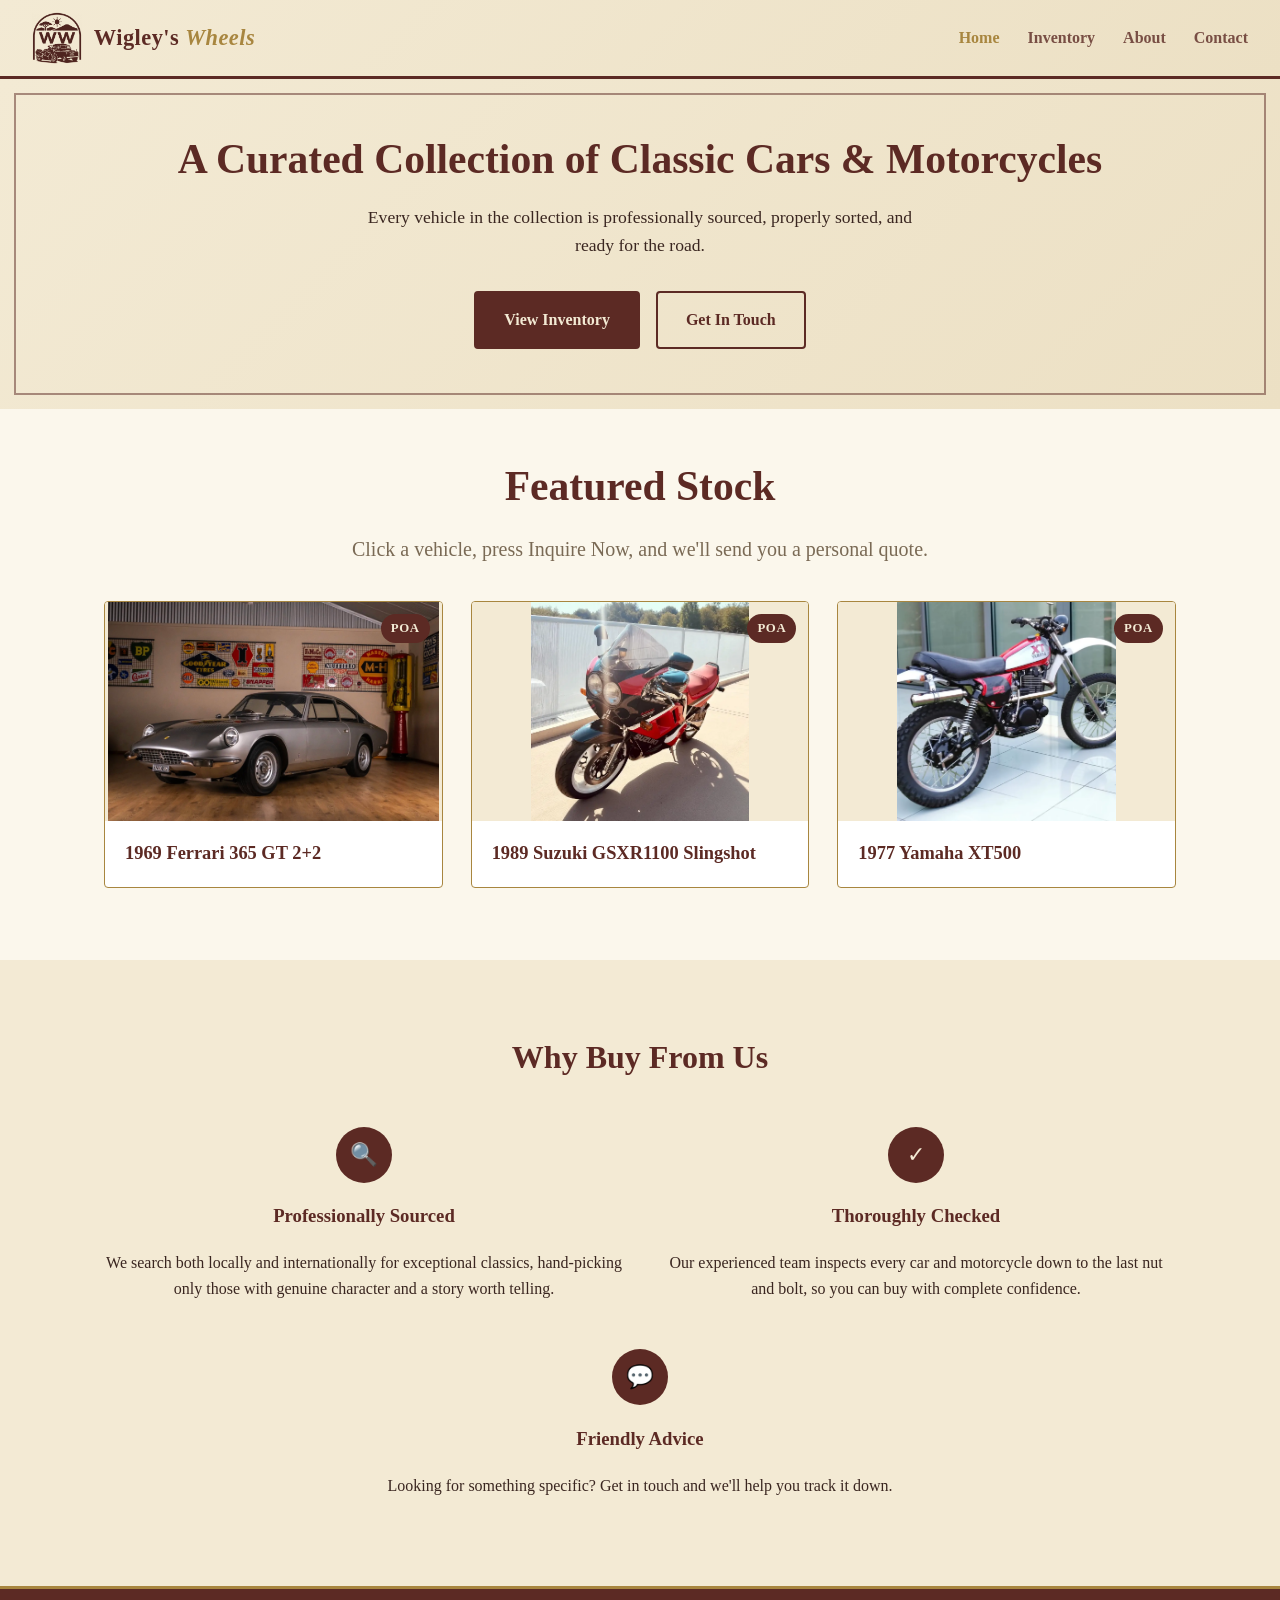
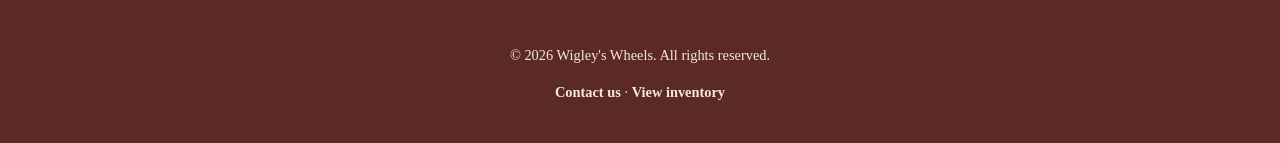
==== index.html @ c80735fb "Add files via upload" ====
<!DOCTYPE html>
<html lang="en">
<head>
  <meta charset="UTF-8">
  <meta name="viewport" content="width=device-width, initial-scale=1.0">
  <meta name="theme-color" content="#efe4cc">
  <title>Wigley's Wheels | Curated Classic Car &amp; Motorcycle Collection</title>
  <meta name="description" content="Wigley's Wheels — a curated collection of classic cars and motorcycles. Professionally sourced, fully sorted, and ready for their next owner.">
  <link rel="icon" type="image/png" sizes="32x32" href="images/favicon-32.png">
  <link rel="icon" type="image/png" sizes="192x192" href="images/favicon-192.png">
  <link rel="apple-touch-icon" href="images/apple-touch-icon.png">
  <link rel="stylesheet" href="css/style.css?v=20261017a">
</head>
<body>

  <header class="site-header">
    <nav class="nav">
      <a class="brand" href="./">
        <img src="images/card-logo.png" alt="Wigley's Wheels logo">
        <span class="logo">Wigley's <span>Wheels</span></span>
      </a>
      <button class="nav-toggle" aria-label="Toggle navigation">&#9776;</button>
      <ul class="nav-links">
        <li><a href="./" class="active">Home</a></li>
        <li><a href="inventory.html">Inventory</a></li>
        <li><a href="about.html">About</a></li>
        <li><a href="contact.html">Contact</a></li>
      </ul>
    </nav>
  </header>

  <section class="hero">
    <h1>A Curated Collection of Classic Cars &amp; Motorcycles</h1>
    <p>Every vehicle in the collection is professionally sourced, properly sorted, and ready for the road.</p>
    <a href="inventory.html" class="btn">View Inventory</a>
    <a href="contact.html" class="btn btn-outline">Get In Touch</a>
  </section>

  <section class="featured">
    <div class="container">
      <div class="section-header featured-header">
        <h2>Featured Stock</h2>
        <p>Click a vehicle, press Inquire Now, and we'll send you a personal quote.</p>
      </div>
      <div class="vehicle-grid" id="featured-grid"></div>
    </div>
  </section>

  <section class="alt-bg">
    <div class="container">
      <div class="section-header">
        <h2>Why Buy From Us</h2>
      </div>
      <div class="feature-grid why-grid">
        <div class="feature-card">
          <div class="feature-icon">&#128269;</div>
          <h3>Professionally Sourced</h3>
          <p>We search both locally and internationally for exceptional classics, hand-picking only those with genuine character and a story worth telling.</p>
        </div>
        <div class="feature-card">
          <div class="feature-icon">&#10003;</div>
          <h3>Thoroughly Checked</h3>
          <p>Our experienced team inspects every car and motorcycle down to the last nut and bolt, so you can buy with complete confidence.</p>
        </div>
        <div class="feature-card">
          <div class="feature-icon">&#128172;</div>
          <h3>Friendly Advice</h3>
          <p>Looking for something specific? Get in touch and we'll help you track it down.</p>
        </div>
      </div>
    </div>
  </section>

  <footer class="site-footer">
    <p>&copy; <span id="year"></span> Wigley's Wheels. All rights reserved.</p>
    <p><a href="contact.html">Contact us</a> &middot; <a href="inventory.html">View inventory</a></p>
  </footer>

  <script src="vehicles.js?v=20261017a"></script>
  <script src="js/main.js?v=20261017a"></script>
  <script>document.getElementById("year").textContent = new Date().getFullYear();</script>
</body>
</html>
---- css/style.css ----
:root {
  --maroon: #5c2a24;
  --maroon-dark: #431e19;
  --gold: #a8863f;
  --paper: #f3ead4;
  --paper-dark: #ece0c4;
  --cream: #fbf7ec;
  --text: #3a2620;
  --text-muted: #7a6a55;
  --white: #ffffff;
  --radius: 4px;
  font-size: 16px;
}

* { box-sizing: border-box; }

body {
  margin: 0;
  font-family: Georgia, "Times New Roman", serif;
  color: var(--text);
  background: var(--cream);
  line-height: 1.6;
}

img { max-width: 100%; display: block; }

a { color: inherit; text-decoration: none; }

.container {
  max-width: 1120px;
  margin: 0 auto;
  padding: 0 24px;
}

/* Header */
.site-header {
  background: linear-gradient(135deg, var(--paper) 0%, var(--paper-dark) 100%);
  color: var(--maroon);
  position: sticky;
  top: 0;
  z-index: 20;
  border-bottom: 3px solid var(--maroon);
}

.nav {
  display: flex;
  align-items: center;
  justify-content: space-between;
  padding: 12px 32px;
}

.brand {
  display: flex;
  align-items: center;
  gap: 12px;
}

.brand img { height: 52px; width: auto; }

.logo {
  font-size: 1.4rem;
  font-weight: 700;
  letter-spacing: 0.02em;
  color: var(--maroon);
}

.logo span { color: var(--gold); font-style: italic; }

.nav-links {
  display: flex;
  gap: 28px;
  list-style: none;
  margin: 0;
  padding: 0;
}

.nav-links a {
  font-weight: 600;
  color: var(--maroon);
  opacity: 0.8;
  transition: opacity 0.15s;
}

.nav-links a:hover,
.nav-links a.active { opacity: 1; color: var(--gold); }

.nav-toggle {
  display: none;
  background: none;
  border: none;
  color: var(--maroon);
  font-size: 1.6rem;
  cursor: pointer;
}

@media (max-width: 760px) {
  .nav-toggle { display: block; }
  .nav-links {
    position: absolute;
    top: 100%;
    left: 0;
    right: 0;
    background: var(--paper);
    flex-direction: column;
    gap: 0;
    max-height: 0;
    overflow: hidden;
    transition: max-height 0.2s ease;
  }
  .nav-links.open { max-height: 320px; border-bottom: 3px solid var(--maroon); }
  .nav-links li { border-top: 1px solid rgba(92,42,36,0.15); }
  .nav-links a { display: block; padding: 14px 24px; }
}

/* Hero */
.hero {
  background: linear-gradient(135deg, var(--paper) 0%, var(--paper-dark) 100%);
  color: var(--maroon);
  padding: 56px 24px 60px;
  text-align: center;
  position: relative;
}

.hero::after {
  content: "";
  position: absolute;
  inset: 14px;
  border: 2px solid var(--maroon);
  pointer-events: none;
  opacity: 0.5;
}

.hero h1 {
  font-size: clamp(1.8rem, 3.6vw, 2.6rem);
  line-height: 1.2;
  margin: 0 0 18px;
  font-weight: 700;
}

.tagline {
  font-style: italic;
  letter-spacing: 0.12em;
  text-transform: uppercase;
  color: var(--gold);
  font-size: 0.95rem;
  margin: 0 0 20px;
}

.hero p {
  color: var(--text);
  max-width: 560px;
  margin: 0 auto 32px;
  font-size: 1.1rem;
}

.btn {
  display: inline-block;
  background: var(--maroon);
  color: var(--paper);
  padding: 14px 28px;
  border-radius: var(--radius);
  font-weight: 700;
  border: 2px solid var(--maroon);
  cursor: pointer;
  font-size: 1rem;
  font-family: inherit;
  transition: background 0.15s, color 0.15s;
}

.btn:hover { background: var(--maroon-dark); border-color: var(--maroon-dark); }

.btn-outline {
  background: transparent;
  color: var(--maroon);
  border: 2px solid var(--maroon);
  margin-left: 12px;
}

.btn-outline:hover { background: var(--maroon); color: var(--paper); }

/* Sections */
section { padding: 72px 24px; }

.section-header { text-align: center; margin-bottom: 44px; }

.section-header h2 {
  font-size: 2rem;
  margin: 0 0 10px;
  color: var(--maroon);
}

.section-header p { color: var(--text-muted); margin: 0; }

.section-header p.tagline {
  font-style: italic;
  letter-spacing: 0.12em;
  text-transform: uppercase;
  color: var(--gold);
  font-size: 0.95rem;
  margin: 0 0 16px;
}

.alt-bg { background: var(--paper); }

/* Vehicle grid & cards */
/* Vehicle groups: for-sale cards sit centred; coming-soon cards fill a grid */
.vehicle-grid { --card-gap: 28px; --card-w: 100%; }

.vehicle-group--sale {
  display: flex;
  flex-wrap: wrap;
  justify-content: center;
  gap: var(--card-gap);
}

.vehicle-group--sale .vehicle-card { flex: 0 0 var(--card-w); max-width: var(--card-w); }

.vehicle-group--soon {
  display: grid;
  grid-template-columns: 1fr;
  gap: var(--card-gap);
}

@media (min-width: 640px) {
  .vehicle-grid { --card-w: calc((100% - var(--card-gap)) / 2); }
  .vehicle-group--soon { grid-template-columns: repeat(2, 1fr); }
}

@media (min-width: 960px) {
  .vehicle-grid { --card-w: calc((100% - 2 * var(--card-gap)) / 3); }
  .vehicle-group--soon { grid-template-columns: repeat(3, 1fr); }
}

.vehicle-card {
  border: 1px solid var(--gold);
  border-radius: var(--radius);
  overflow: hidden;
  background: var(--white);
  transition: transform 0.15s, box-shadow 0.15s;
}

.vehicle-card:hover {
  transform: translateY(-4px);
  box-shadow: 0 10px 24px rgba(92,42,36,0.18);
}

.vehicle-card .badge {
  position: relative;
}

.vehicle-card .badge img {
  width: 100%;
  aspect-ratio: 400 / 260;
  object-fit: contain;
  background: var(--paper);
  color: var(--text-muted);
  font-size: 0.85rem;
  text-align: center;
}

.vehicle-card .soon-tag,
.vehicle-card .price-tag {
  position: absolute;
  top: 12px;
  font-size: 0.75rem;
  font-weight: 700;
  text-transform: uppercase;
  letter-spacing: 0.05em;
  padding: 4px 10px;
  border-radius: 100px;
}

.vehicle-card .soon-tag {
  right: 12px;
  background: var(--gold);
  color: var(--maroon-dark);
}

.vehicle-card .price-tag {
  right: 12px;
  background: var(--maroon);
  color: var(--paper);
  font-size: 0.8rem;
}

.vehicle-card { cursor: pointer; }

.vehicle-body { padding: 18px 20px; }

.vehicle-body h3 { margin: 0; font-size: 1.15rem; color: var(--maroon); }

.vehicle-body .vehicle-price { margin: 6px 0 0; color: var(--gold); font-weight: 700; }

/* Photo gallery modal */
.gallery-modal {
  display: none;
  position: fixed;
  inset: 0;
  z-index: 100;
  align-items: center;
  justify-content: center;
}

.gallery-modal.open { display: flex; }

.gallery-backdrop {
  position: absolute;
  inset: 0;
  background: rgba(20, 10, 8, 0.85);
}

.gallery-content {
  position: relative;
  width: min(92vw, 900px);
  max-height: 90vh;
  background: var(--cream);
  border: 2px solid var(--gold);
  border-radius: 6px;
  display: flex;
  flex-direction: column;
  overflow: hidden;
  z-index: 1;
}

.gallery-close {
  position: absolute;
  top: 8px;
  right: 12px;
  z-index: 3;
  background: none;
  border: none;
  font-size: 2rem;
  line-height: 1;
  color: var(--paper);
  cursor: pointer;
  text-shadow: 0 1px 4px rgba(0,0,0,0.6);
}

.gallery-image-wrap {
  position: relative;
  background: var(--maroon-dark);
  display: flex;
  align-items: center;
  justify-content: center;
  overflow: hidden;
  min-height: 260px;
  max-height: 65vh;
}

.gallery-image-wrap.zoomed {
  overflow: auto;
  align-items: flex-start;
  justify-content: flex-start;
}

.gallery-image {
  max-width: 100%;
  max-height: 65vh;
  object-fit: contain;
  cursor: zoom-in;
  display: block;
}

.gallery-image-wrap.zoomed .gallery-image {
  max-width: none;
  max-height: none;
  width: auto;
  height: auto;
  cursor: zoom-out;
}

.gallery-nav {
  position: absolute;
  top: 50%;
  transform: translateY(-50%);
  background: rgba(20, 10, 8, 0.55);
  color: var(--paper);
  border: none;
  width: 40px;
  height: 40px;
  border-radius: 50%;
  font-size: 1rem;
  cursor: pointer;
  z-index: 2;
  align-items: center;
  justify-content: center;
}

.gallery-prev { left: 12px; }
.gallery-next { right: 12px; }

.gallery-info { padding: 18px 24px; overflow-y: auto; max-height: 32vh; flex: 1 1 auto; min-height: 0; }

.gallery-image-wrap { flex-shrink: 0; }

.gallery-actions {
  flex-shrink: 0;
  padding: 12px 24px 18px;
  border-top: 1px solid rgba(92, 42, 36, 0.15);
  background: var(--cream);
}

.gallery-actions { display: flex; flex-direction: column; gap: 10px; }

.gallery-actions .btn { display: block; width: 100%; margin: 0; text-align: center; }

.gallery-interest {
  background: var(--gold);
  border-color: var(--gold);
  color: var(--maroon-dark);
  padding: 11px 20px;
}

.gallery-interest:hover { background: #8f7234; border-color: #8f7234; color: var(--cream); }

.gallery-interest .btn-main { display: block; font-size: 1.05rem; font-weight: 700; }

.gallery-interest .btn-sub { display: block; margin-top: 2px; font-size: 0.82rem; font-style: italic; font-weight: 400; }

.gallery-info-top {
  display: flex;
  align-items: baseline;
  justify-content: space-between;
  gap: 16px;
  margin-bottom: 8px;
}

.gallery-title { margin: 0; color: var(--maroon); font-size: 1.25rem; }

.gallery-price { color: var(--gold); font-weight: 700; white-space: nowrap; }

.gallery-desc {
  margin: 0 0 8px;
  color: var(--text-muted);
  white-space: pre-line;
  line-height: 1.55;
}

.gallery-counter { margin: 0; color: var(--text-muted); font-size: 0.85rem; }

/* Filters */
.filter-bar {
  display: flex;
  justify-content: center;
  gap: 12px;
  margin-bottom: 40px;
  flex-wrap: wrap;
}

.filter-btn {
  background: var(--white);
  border: 1px solid var(--gold);
  padding: 10px 22px;
  border-radius: 100px;
  font-weight: 600;
  font-family: inherit;
  cursor: pointer;
  color: var(--maroon);
}

.filter-btn.active {
  background: var(--maroon);
  color: var(--paper);
  border-color: var(--maroon);
}

/* Feature grid (about/why-us) */
.feature-grid {
  display: grid;
  grid-template-columns: repeat(auto-fit, minmax(220px, 1fr));
  gap: 32px;
}

.feature-card { text-align: center; }

.feature-card h3 { color: var(--maroon); }

.feature-icon {
  width: 56px;
  height: 56px;
  border-radius: 50%;
  background: var(--maroon);
  color: var(--paper);
  display: flex;
  align-items: center;
  justify-content: center;
  font-size: 1.4rem;
  margin: 0 auto 16px;
}

/* Contact */
.contact-layout {
  display: grid;
  grid-template-columns: 1fr 1fr;
  gap: 48px;
}

@media (max-width: 760px) {
  .contact-layout { grid-template-columns: 1fr; }
}

.info-list { list-style: none; padding: 0; margin: 0 0 24px; }
.info-list li { margin-bottom: 14px; }
.info-list strong {
  display: block;
  color: var(--gold);
  font-size: 0.8rem;
  text-transform: uppercase;
  letter-spacing: 0.05em;
  font-style: italic;
}

form { display: flex; flex-direction: column; gap: 16px; }

label { display: block; margin-bottom: 6px; font-weight: 700; font-size: 0.9rem; color: var(--maroon); }

input, textarea, select {
  width: 100%;
  padding: 12px 14px;
  border: 1px solid var(--gold);
  border-radius: var(--radius);
  font-size: 1rem;
  font-family: inherit;
  background: var(--white);
  color: var(--text);
}

textarea { min-height: 130px; resize: vertical; }

.form-note { font-size: 0.85rem; color: var(--text-muted); font-style: italic; margin: 0; }

.form-actions { display: flex; gap: 12px; flex-wrap: wrap; }

.form-actions .btn { flex: 1 1 180px; margin: 0; text-align: center; }

#form-error { color: var(--maroon); font-style: normal; font-weight: 700; }

/* Footer */
.site-footer {
  background: var(--maroon);
  color: var(--paper);
  padding: 40px 24px 24px;
  text-align: center;
  font-size: 0.9rem;
  border-top: 3px solid var(--gold);
}

.site-footer a { color: var(--paper); font-weight: 700; }
.site-footer a:hover { color: var(--gold); }

.no-results {
  text-align: center;
  color: var(--text-muted);
  padding: 40px 0;
  grid-column: 1 / -1;
}

/* Phones */
@media (max-width: 600px) {
  section { padding: 48px 16px; }
  .container { padding: 0; }

  .nav-toggle { width: 44px; height: 44px; padding: 0; }

  .vehicle-card .soon-tag,
  .vehicle-card .price-tag { font-size: 0.78rem; }

  .hero { padding: 44px 20px 52px; }
  .hero::after { inset: 10px; }

  .hero .btn {
    display: block;
    width: 100%;
    max-width: 280px;
    margin: 0 auto 12px;
    text-align: center;
  }
  .hero .btn-outline { margin-left: auto; }

  .section-header { margin-bottom: 32px; }
  .section-header h2 { font-size: 1.7rem; }

  .brand img { height: 44px; }
  .logo { font-size: 1.2rem; }

  .filter-btn { padding: 10px 18px; }

  .gallery-content {
    width: calc(100vw - 16px);
    max-height: 94vh;
    max-height: 94dvh;
  }

  .gallery-image-wrap {
    min-height: 0;
    max-height: 56vh;
    max-height: 56dvh;
  }

  .gallery-image { max-height: 56vh; max-height: 56dvh; }

  .gallery-info { max-height: 34vh; max-height: 34dvh; padding: 16px 18px; }
  .gallery-actions { padding: 10px 18px 14px; }

  .gallery-title { font-size: 1.1rem; }

  .gallery-close {
    top: 8px;
    right: 8px;
    width: 40px;
    height: 40px;
    border-radius: 50%;
    background: rgba(20, 10, 8, 0.55);
    font-size: 1.6rem;
    text-shadow: none;
  }

  .gallery-nav { width: 44px; height: 44px; font-size: 1.1rem; }
  .gallery-prev { left: 8px; }
  .gallery-next { right: 8px; }
}

/* About page: four matching boxes (three text cards and the photo) */
.about-grid {
  grid-template-columns: 1fr;
  gap: 24px;
}

.about-grid .feature-card,
.about-photo {
  background: var(--white);
  border: 1px solid var(--gold);
  border-radius: var(--radius);
}

.about-grid .feature-card {
  padding: 32px 28px;
  display: flex;
  flex-direction: column;
  align-items: center;
  justify-content: center;
}

.about-grid .feature-card p { margin: 0; }

.about-photo {
  position: relative;
  overflow: hidden;
  width: 50%;
  min-width: 160px;
  max-width: 320px;
  aspect-ratio: 1 / 1;
  justify-self: center;
}

.about-photo img {
  position: absolute;
  inset: 0;
  width: 100%;
  height: 100%;
  object-fit: cover;
  object-position: 50% 20%;
}

@media (min-width: 760px) {
  .about-grid {
    grid-template-columns: 1fr 1fr;
    grid-auto-rows: 1fr;
  }

  .about-grid .feature-card { padding: 36px 40px; }

  .about-photo {
    width: auto;
    min-width: 0;
    max-width: none;
    aspect-ratio: auto;
    min-height: 320px;
    justify-self: stretch;
  }

  .about-photo img { object-position: 50% 24%; }
}


[hidden] { display: none !important; }

.interest-wrap { max-width: 560px; }

.visually-hidden { position: absolute; left: -9999px; width: 1px; height: 1px; overflow: hidden; }

.interest-thanks { text-align: center; }

.interest-thanks h3 { color: var(--maroon); margin: 0 0 8px; }

.interest-thanks p { color: var(--text-muted); margin: 0 0 24px; }

.interest-thanks .btn-outline { margin-left: 0; }


/* Divider between for-sale vehicles and coming-soon ones */
.vehicle-divider {
  grid-column: 1 / -1;
  position: relative;
  height: 3px;
  margin: 36px 0;
  background: linear-gradient(90deg, transparent, var(--gold) 10%, var(--gold) 90%, transparent);
}

.vehicle-divider::after {
  content: "\25C6";
  position: absolute;
  left: 50%;
  top: 50%;
  transform: translate(-50%, -50%);
  padding: 0 14px;
  background: var(--cream);
  color: var(--gold);
  font-size: 1.1rem;
  line-height: 1;
}

/* Home page "Why Buy From Us": two cards on top, the third centred underneath */
.why-grid { grid-template-columns: 1fr; }

@media (min-width: 600px) {
  .why-grid { grid-template-columns: 1fr 1fr; }

  .why-grid .feature-card:last-child {
    grid-column: 1 / -1;
    justify-self: center;
    width: calc(50% - 16px);
  }
}

/* About page: logo shown whole, centred in its box */
.about-logo img {
  box-sizing: border-box;
  padding: 22px;
  object-fit: contain;
  object-position: center;
}


/* Home page: Featured Stock heading and line, larger and sitting closer to the hero */
.featured { padding-top: 44px; }

.featured .section-header { margin-bottom: 36px; }

.featured-header h2 { font-size: 2.6rem; margin-bottom: 14px; }

.featured-header p { font-size: 1.25rem; }

@media (max-width: 600px) {
  .featured { padding-top: 36px; }
  .featured-header h2 { font-size: 2.1rem; }
  .featured-header p { font-size: 1.1rem; }
}
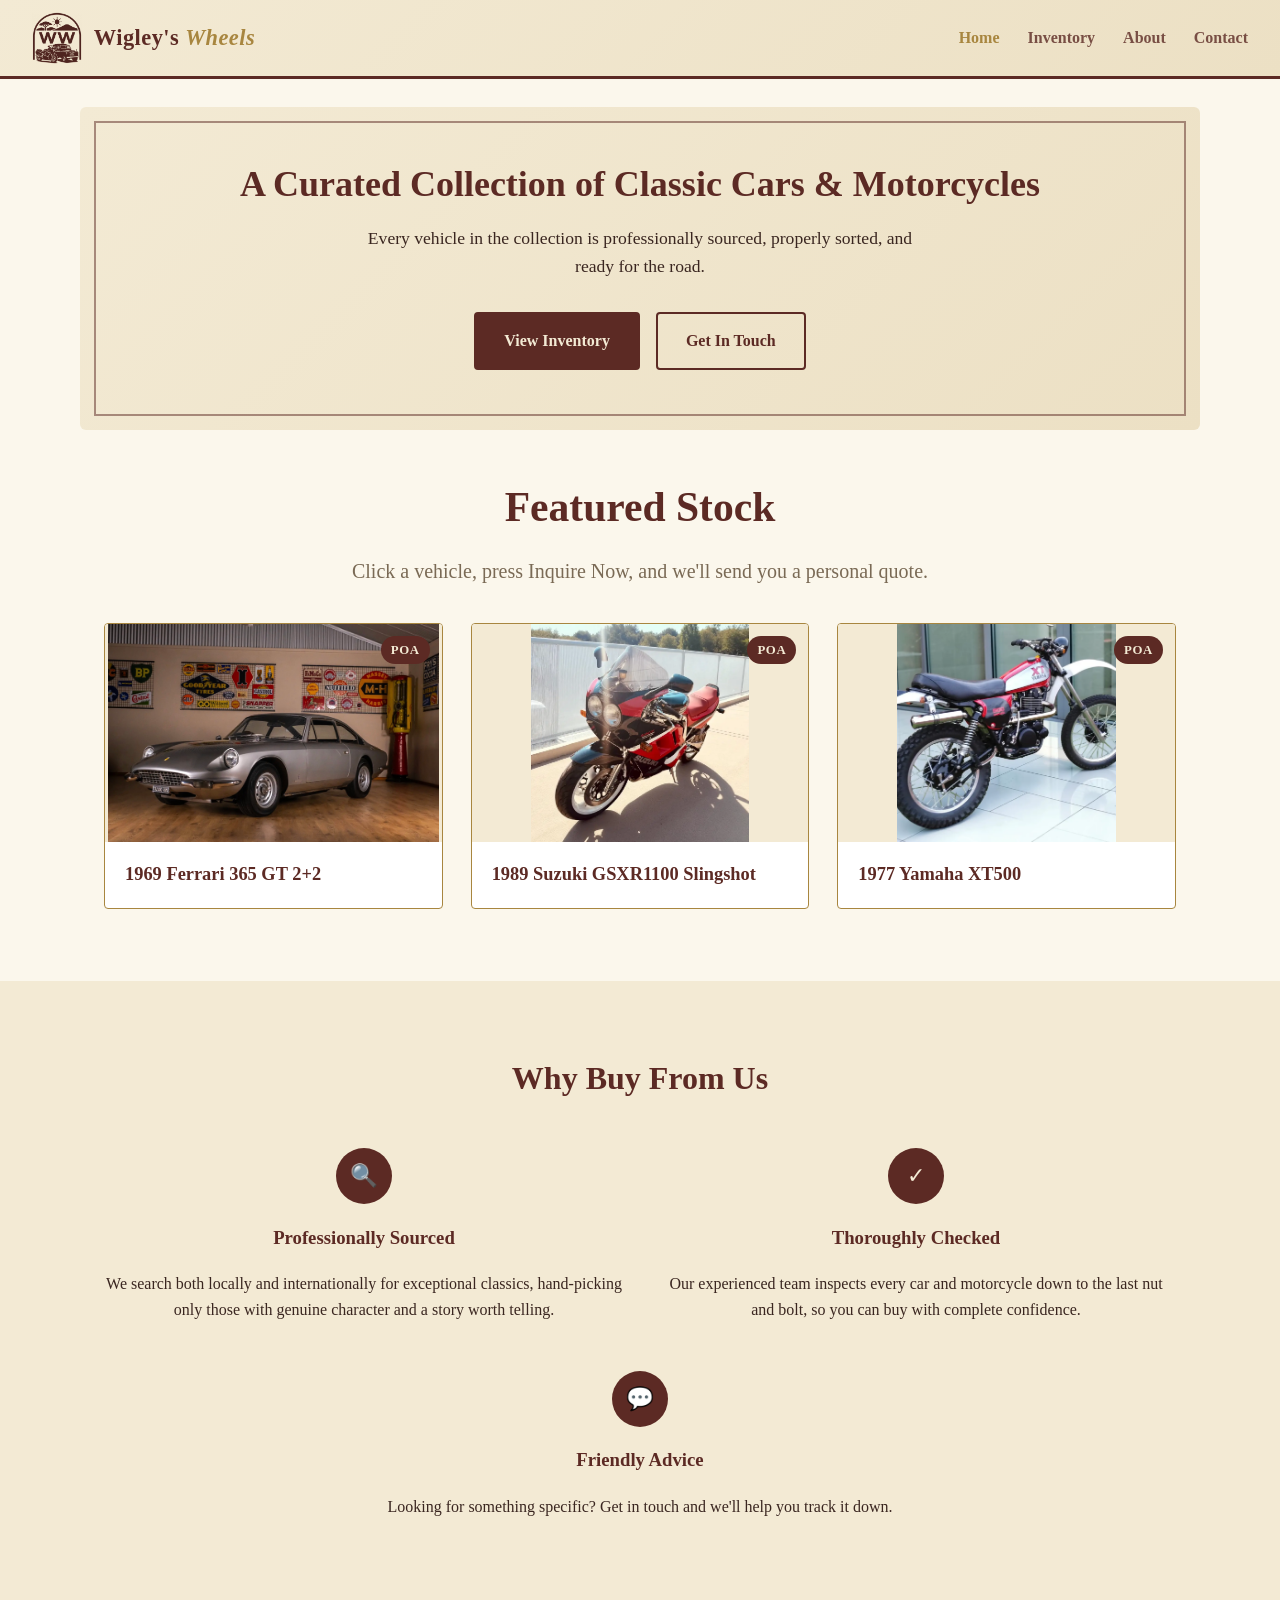
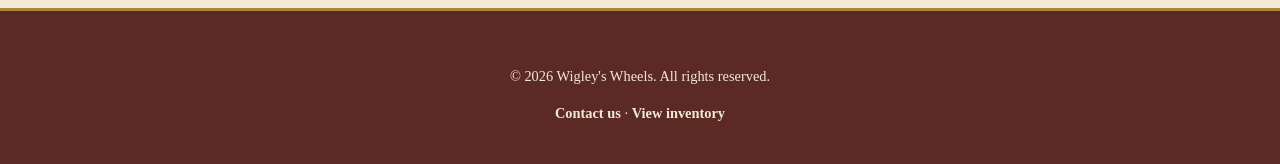
==== commit f76a0094: "Add files via upload" ====
--- a/index.html
+++ b/index.html
@@ -9,7 +9,7 @@
   <link rel="icon" type="image/png" sizes="32x32" href="images/favicon-32.png">
   <link rel="icon" type="image/png" sizes="192x192" href="images/favicon-192.png">
   <link rel="apple-touch-icon" href="images/apple-touch-icon.png">
-  <link rel="stylesheet" href="css/style.css?v=20261017a">
+  <link rel="stylesheet" href="css/style.css?v=20261017c">
 </head>
 <body>
 
@@ -76,8 +76,8 @@
     <p><a href="contact.html">Contact us</a> &middot; <a href="inventory.html">View inventory</a></p>
   </footer>
 
-  <script src="vehicles.js?v=20261017a"></script>
-  <script src="js/main.js?v=20261017a"></script>
+  <script src="vehicles.js?v=20261017c"></script>
+  <script src="js/main.js?v=20261017c"></script>
   <script>document.getElementById("year").textContent = new Date().getFullYear();</script>
 </body>
 </html>
--- a/css/style.css
+++ b/css/style.css
@@ -132,6 +132,7 @@
 
 .hero h1 {
   font-size: clamp(1.8rem, 3.6vw, 2.6rem);
+  text-wrap: balance;
   line-height: 1.2;
   margin: 0 0 18px;
   font-weight: 700;
@@ -756,3 +757,14 @@
   .featured-header h2 { font-size: 2.1rem; }
   .featured-header p { font-size: 1.1rem; }
 }
+
+/* Big screens only: the home page box is narrower, centred, with a gap at each side */
+@media (min-width: 1200px) {
+  .hero {
+    max-width: 1120px;
+    margin: 28px auto 0;
+    border-radius: 6px;
+  }
+
+  .hero h1 { font-size: 2.25rem; }
+}
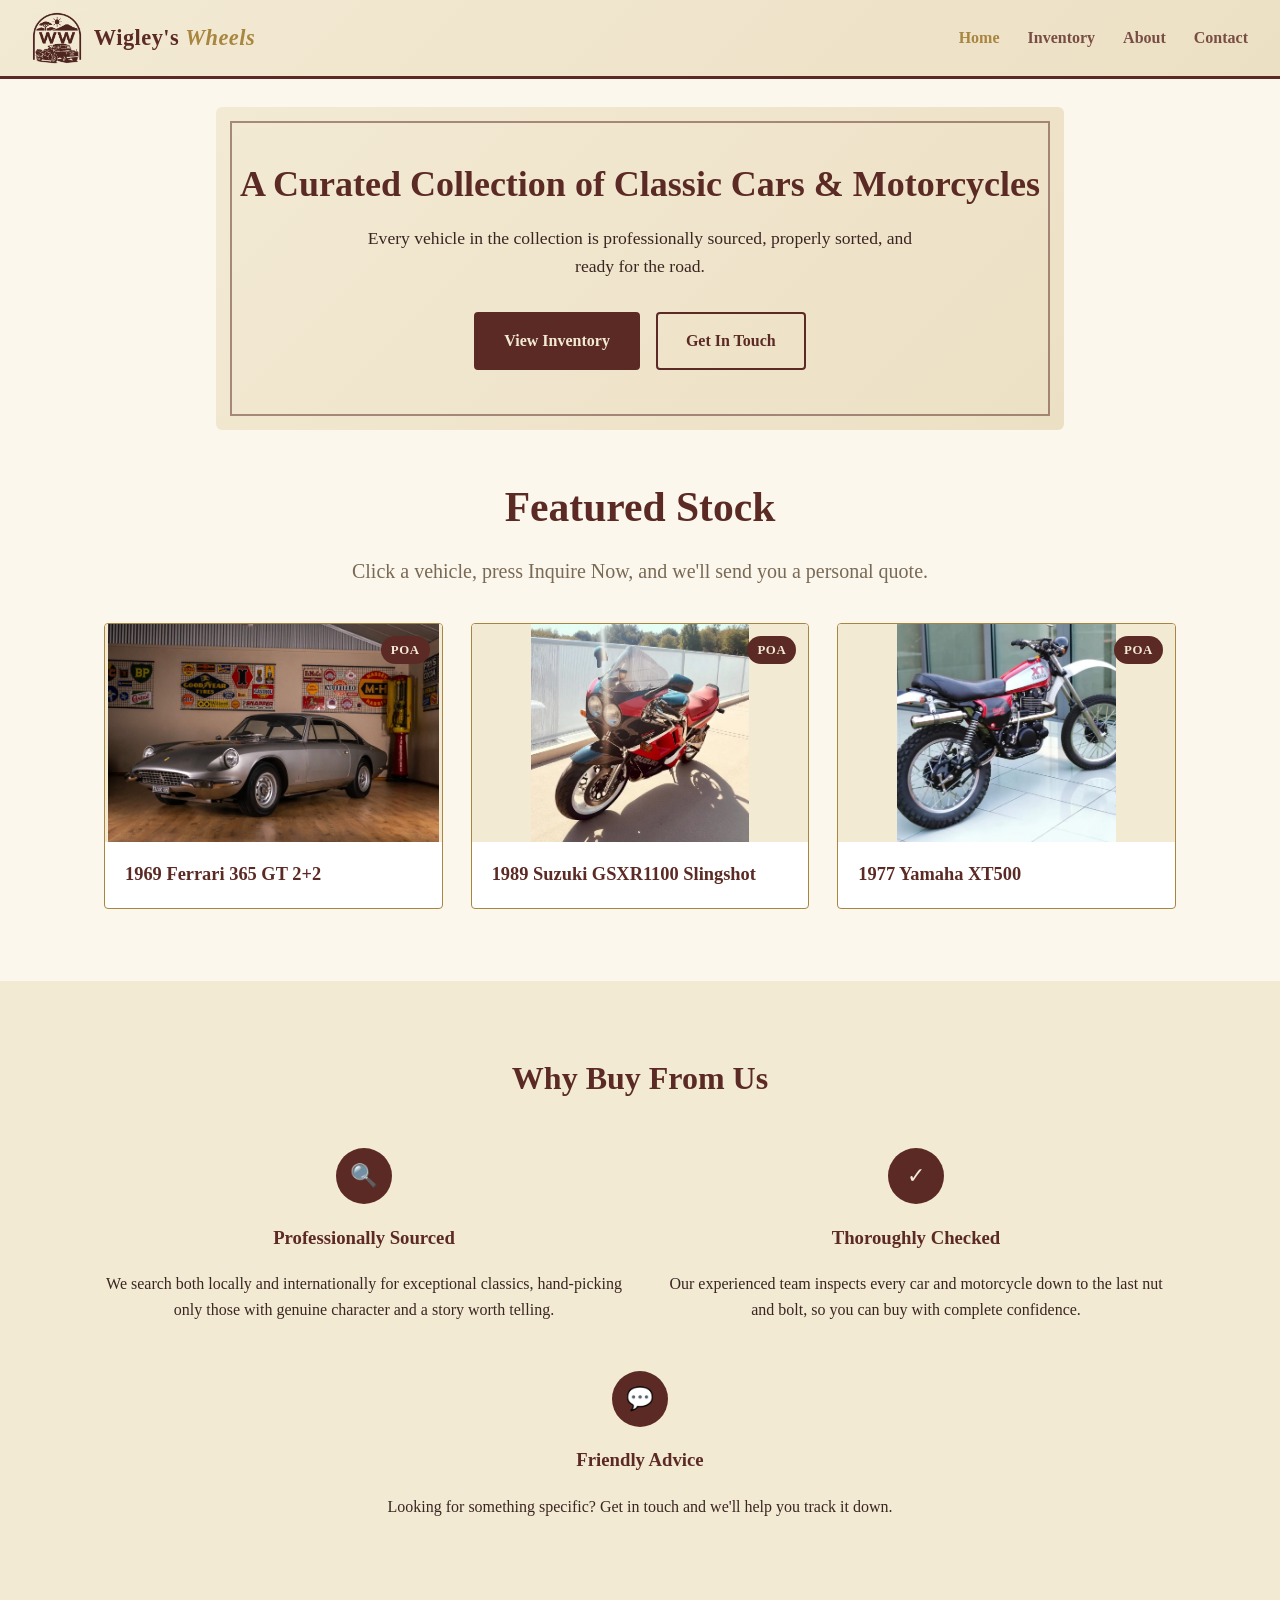
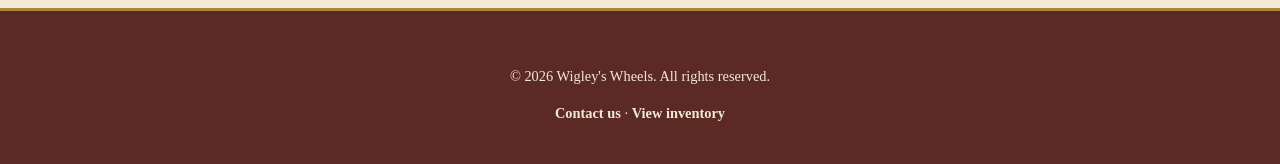
==== commit 2d61df40: "Add files via upload" ====
--- a/index.html
+++ b/index.html
@@ -9,7 +9,7 @@
   <link rel="icon" type="image/png" sizes="32x32" href="images/favicon-32.png">
   <link rel="icon" type="image/png" sizes="192x192" href="images/favicon-192.png">
   <link rel="apple-touch-icon" href="images/apple-touch-icon.png">
-  <link rel="stylesheet" href="css/style.css?v=20261017c">
+  <link rel="stylesheet" href="css/style.css?v=20261017f">
 </head>
 <body>
 
@@ -76,8 +76,8 @@
     <p><a href="contact.html">Contact us</a> &middot; <a href="inventory.html">View inventory</a></p>
   </footer>
 
-  <script src="vehicles.js?v=20261017c"></script>
-  <script src="js/main.js?v=20261017c"></script>
+  <script src="vehicles.js?v=20261017f"></script>
+  <script src="js/main.js?v=20261017f"></script>
   <script>document.getElementById("year").textContent = new Date().getFullYear();</script>
 </body>
 </html>
--- a/css/style.css
+++ b/css/style.css
@@ -20,6 +20,10 @@
   color: var(--text);
   background: var(--cream);
   line-height: 1.6;
+  min-height: 100vh;
+  min-height: 100dvh;
+  display: flex;
+  flex-direction: column;
 }
 
 img { max-width: 100%; display: block; }
@@ -211,6 +215,7 @@
   display: flex;
   flex-wrap: wrap;
   justify-content: center;
+  align-content: flex-start;
   gap: var(--card-gap);
 }
 
@@ -544,6 +549,7 @@
   text-align: center;
   font-size: 0.9rem;
   border-top: 3px solid var(--gold);
+  margin-top: auto;
 }
 
 .site-footer a { color: var(--paper); font-weight: 700; }
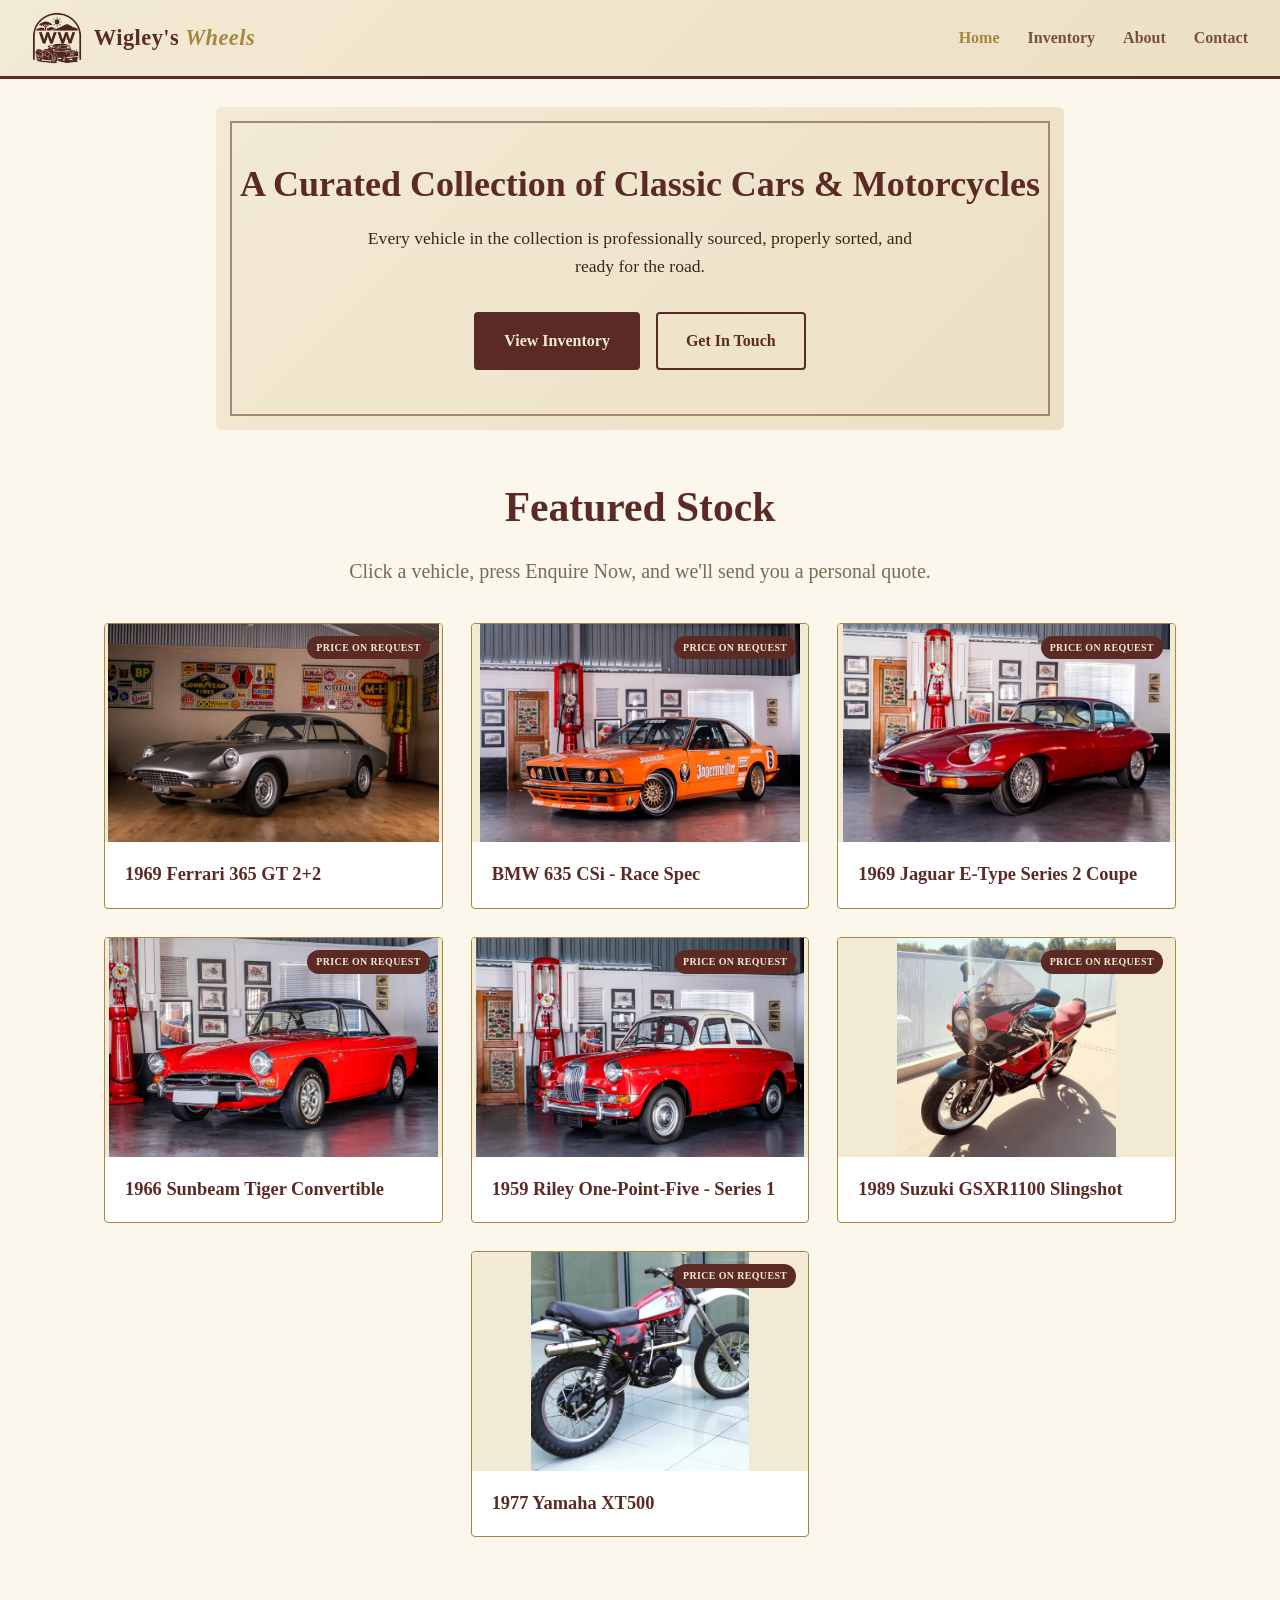
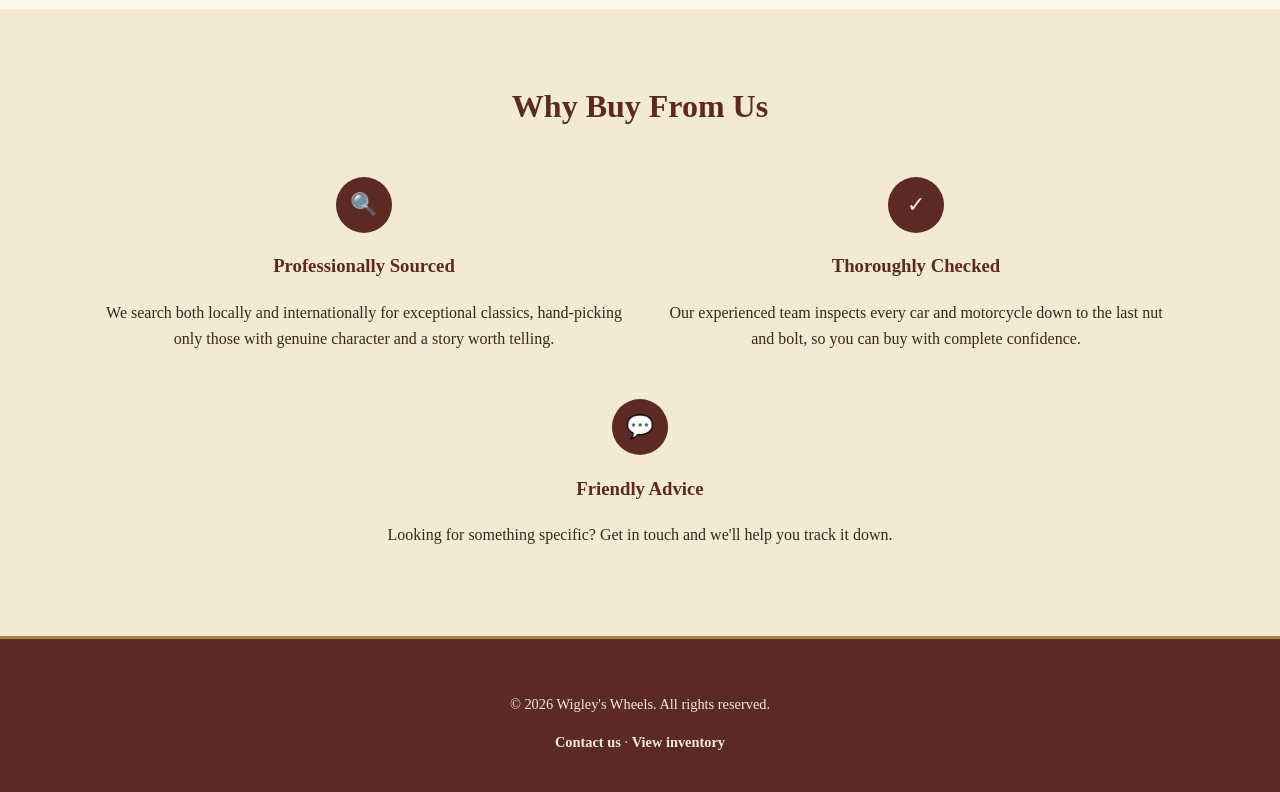
==== commit ea78615c: "Add files via upload" ====
--- a/index.html
+++ b/index.html
@@ -9,7 +9,7 @@
   <link rel="icon" type="image/png" sizes="32x32" href="images/favicon-32.png">
   <link rel="icon" type="image/png" sizes="192x192" href="images/favicon-192.png">
   <link rel="apple-touch-icon" href="images/apple-touch-icon.png">
-  <link rel="stylesheet" href="css/style.css?v=20261017f">
+  <link rel="stylesheet" href="css/style.css?v=20261022o">
 </head>
 <body>
 
@@ -40,7 +40,7 @@
     <div class="container">
       <div class="section-header featured-header">
         <h2>Featured Stock</h2>
-        <p>Click a vehicle, press Inquire Now, and we'll send you a personal quote.</p>
+        <p>Click a vehicle, press Enquire Now, and we'll send you a personal quote.</p>
       </div>
       <div class="vehicle-grid" id="featured-grid"></div>
     </div>
@@ -76,8 +76,8 @@
     <p><a href="contact.html">Contact us</a> &middot; <a href="inventory.html">View inventory</a></p>
   </footer>
 
-  <script src="vehicles.js?v=20261017f"></script>
-  <script src="js/main.js?v=20261017f"></script>
+  <script src="vehicles.js?v=20261022o"></script>
+  <script src="js/main.js?v=20261022o"></script>
   <script>document.getElementById("year").textContent = new Date().getFullYear();</script>
 </body>
 </html>
--- a/css/style.css
+++ b/css/style.css
@@ -289,6 +289,14 @@
   font-size: 0.8rem;
 }
 
+/* A wording like "Ask for Price" gets a smaller badge than a number does */
+.vehicle-card .price-tag.price-tag--words {
+  font-size: 0.62rem;
+  letter-spacing: 0.04em;
+  padding: 4px 9px;
+  white-space: nowrap;
+}
+
 .vehicle-card { cursor: pointer; }
 
 .vehicle-body { padding: 18px 20px; }
@@ -349,7 +357,10 @@
   align-items: center;
   justify-content: center;
   overflow: hidden;
-  min-height: 260px;
+  /* a fixed frame (the ratio is set per vehicle in main.js) so the popup never
+     resizes as photos of different shapes slide through */
+  aspect-ratio: 3 / 2;
+  min-height: 0;
   max-height: 65vh;
 }
 
@@ -360,11 +371,23 @@
 }
 
 .gallery-image {
-  max-width: 100%;
-  max-height: 65vh;
-  object-fit: contain;
+  flex: none;
+  width: 100%;
+  height: 100%;
+  object-fit: cover;
   cursor: zoom-in;
   display: block;
+}
+
+/* The incoming photo sits on top of the current one while it slides across */
+/* Bike photos are often squarer than the frame: trim more sky than wheels */
+.gallery-modal.is-bike .gallery-image { object-position: 50% 72%; }
+
+.gallery-image--entering {
+  position: absolute;
+  top: 50%;
+  left: 50%;
+  transform: translate(-50%, -50%);
 }
 
 .gallery-image-wrap.zoomed .gallery-image {
@@ -395,7 +418,16 @@
 .gallery-prev { left: 12px; }
 .gallery-next { right: 12px; }
 
-.gallery-info { padding: 18px 24px; overflow-y: auto; max-height: 32vh; flex: 1 1 auto; min-height: 0; }
+/* The margin and hairline keep scrolling text from running right up to the photo */
+.gallery-info {
+  margin-top: 12px;
+  border-top: 1px solid rgba(92, 42, 36, 0.15);
+  padding: 14px 24px 18px;
+  overflow-y: auto;
+  max-height: 32vh;
+  flex: 1 1 auto;
+  min-height: 0;
+}
 
 .gallery-image-wrap { flex-shrink: 0; }
 
@@ -434,6 +466,40 @@
 .gallery-title { margin: 0; color: var(--maroon); font-size: 1.25rem; }
 
 .gallery-price { color: var(--gold); font-weight: 700; white-space: nowrap; }
+
+.gallery-specs {
+  display: flex;
+  flex-wrap: wrap;
+  gap: 8px;
+  margin: 0 0 12px;
+  padding: 0;
+  list-style: none;
+}
+
+.spec-pill {
+  display: inline-flex;
+  align-items: center;
+  gap: 8px;
+  padding: 7px 14px 7px 12px;
+  background: var(--white);
+  border: 1px solid var(--paper-dark);
+  border-radius: 999px;
+  color: var(--text);
+  font-size: 0.95rem;
+  line-height: 1.2;
+  white-space: nowrap;
+}
+
+.spec-pill svg {
+  width: 20px;
+  height: 20px;
+  flex: none;
+  fill: none;
+  stroke: currentColor;
+  stroke-width: 1.7;
+  stroke-linecap: round;
+  stroke-linejoin: round;
+}
 
 .gallery-desc {
   margin: 0 0 8px;
@@ -571,6 +637,7 @@
 
   .vehicle-card .soon-tag,
   .vehicle-card .price-tag { font-size: 0.78rem; }
+  .vehicle-card .price-tag.price-tag--words { font-size: 0.58rem; }
 
   .hero { padding: 44px 20px 52px; }
   .hero::after { inset: 10px; }
@@ -599,14 +666,11 @@
   }
 
   .gallery-image-wrap {
-    min-height: 0;
     max-height: 56vh;
     max-height: 56dvh;
   }
 
-  .gallery-image { max-height: 56vh; max-height: 56dvh; }
-
-  .gallery-info { max-height: 34vh; max-height: 34dvh; padding: 16px 18px; }
+  .gallery-info { max-height: 34vh; max-height: 34dvh; padding: 12px 18px 16px; }
   .gallery-actions { padding: 10px 18px 14px; }
 
   .gallery-title { font-size: 1.1rem; }
